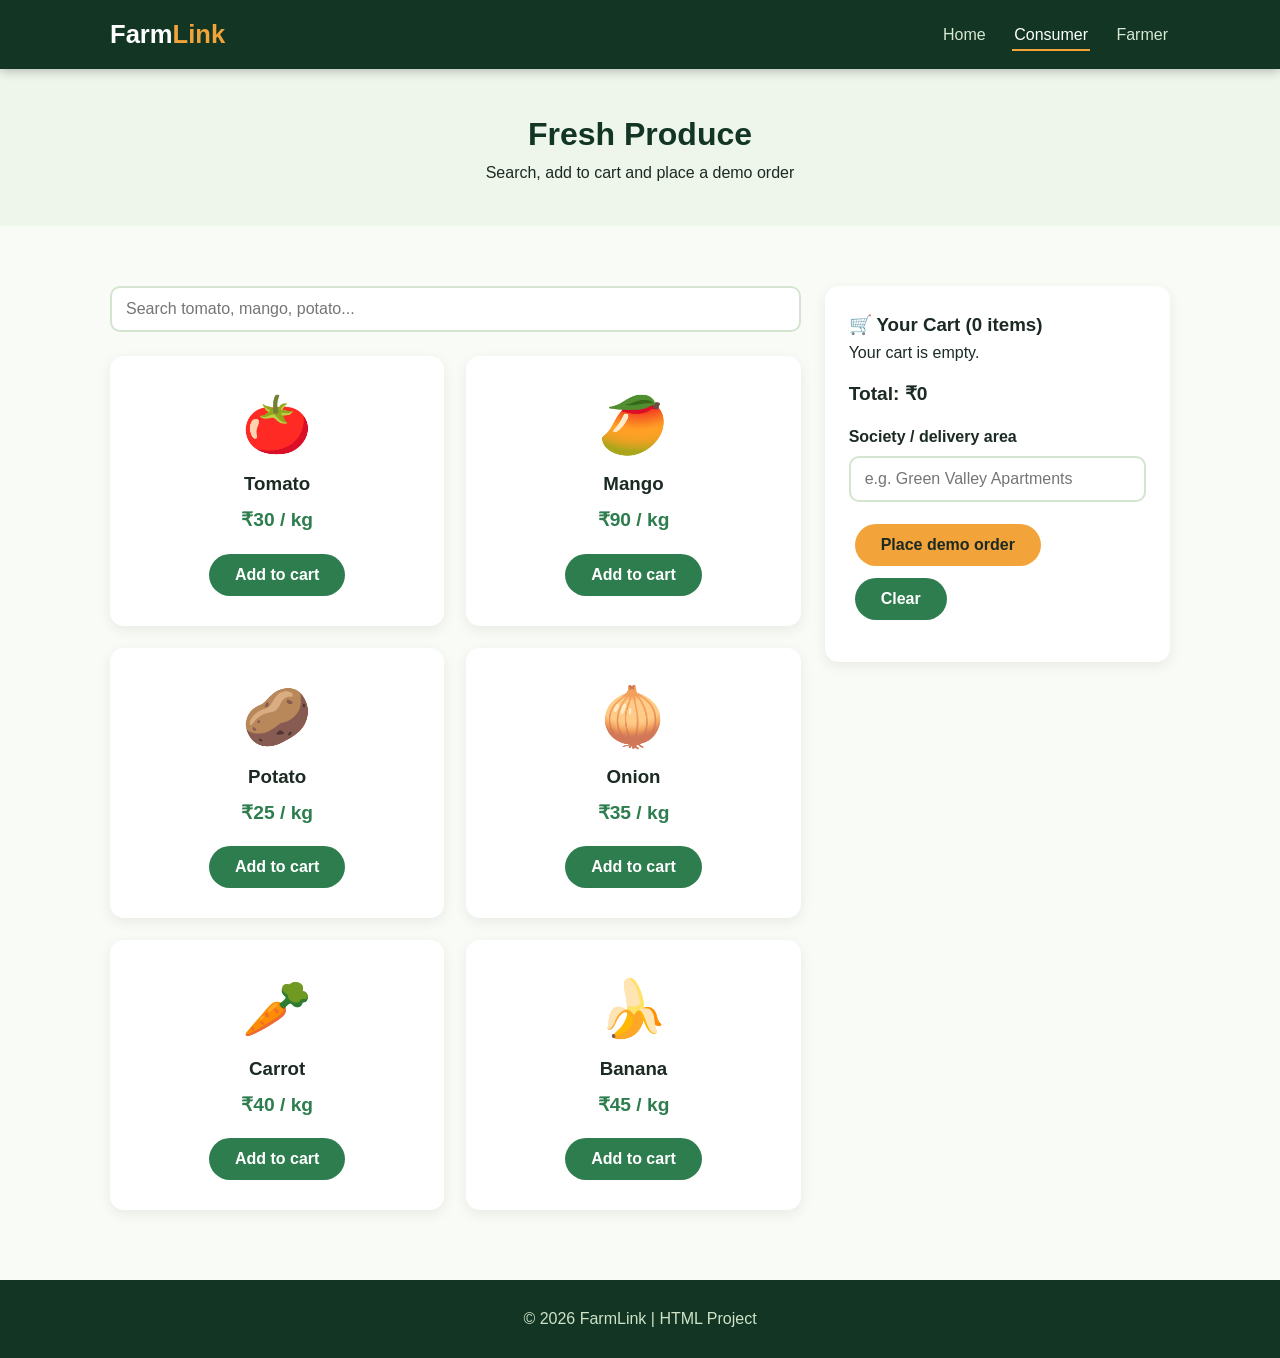
==== consumer.html @ fadad2f9 "Add files via upload" ====
<!DOCTYPE html>
<html lang="en">
<head>
  <meta charset="UTF-8">
  <meta name="viewport" content="width=device-width, initial-scale=1.0">
  <title>Consumer | FarmLink</title>
  <link rel="stylesheet" href="style.css">
</head>
<body>

<header>
  <div class="nav-bar">
    <h1 class="logo">Farm<span>Link</span></h1>
    <nav>
      <a href="index.html">Home</a>
      <a href="consumer.html" class="active">Consumer</a>
      <a href="farmer.html">Farmer</a>
    </nav>
  </div>
</header>

<main>
  <section class="page-banner">
    <h2>Fresh Produce</h2>
    <p>Search, add to cart and place a demo order</p>
  </section>

  <section class="page-section">
    <div class="shop-layout">

      <div>
        <input type="text" id="search" placeholder="Search tomato, mango, potato..." style="margin-bottom:24px;">
        <div class="grid">
          <div class="card product">
            <div class="emoji">🍅</div><h3>Tomato</h3>
            <p class="price">₹30 / kg</p>
            <button class="btn btn-green" onclick="addToCart('Tomato', 30)">Add to cart</button>
          </div>
          <div class="card product">
            <div class="emoji">🥭</div><h3>Mango</h3>
            <p class="price">₹90 / kg</p>
            <button class="btn btn-green" onclick="addToCart('Mango', 90)">Add to cart</button>
          </div>
          <div class="card product">
            <div class="emoji">🥔</div><h3>Potato</h3>
            <p class="price">₹25 / kg</p>
            <button class="btn btn-green" onclick="addToCart('Potato', 25)">Add to cart</button>
          </div>
          <div class="card product">
            <div class="emoji">🧅</div><h3>Onion</h3>
            <p class="price">₹35 / kg</p>
            <button class="btn btn-green" onclick="addToCart('Onion', 35)">Add to cart</button>
          </div>
          <div class="card product">
            <div class="emoji">🥕</div><h3>Carrot</h3>
            <p class="price">₹40 / kg</p>
            <button class="btn btn-green" onclick="addToCart('Carrot', 40)">Add to cart</button>
          </div>
          <div class="card product">
            <div class="emoji">🍌</div><h3>Banana</h3>
            <p class="price">₹45 / kg</p>
            <button class="btn btn-green" onclick="addToCart('Banana', 45)">Add to cart</button>
          </div>
        </div>
      </div>

      <aside class="card cart-box">
        <h3>🛒 Your Cart (<span id="cartCount">0</span> items)</h3>
        <div id="cartList"><p>Your cart is empty.</p></div>
        <p class="cart-total">Total: ₹<span id="cartTotal">0</span></p>
        <div class="form-row">
          <label for="area">Society / delivery area</label>
          <input type="text" id="area" placeholder="e.g. Green Valley Apartments">
        </div>
        <button class="btn btn-primary" onclick="placeOrder()">Place demo order</button>
        <button class="btn btn-green" onclick="clearCart()">Clear</button>
        <p class="message" id="orderMsg"></p>
      </aside>

    </div>
  </section>
</main>

<footer><p>&copy; 2026 FarmLink | HTML Project</p></footer>

<script>
  let cart = {};   // stores items like { Tomato: { price: 30, qty: 2 } }

  function addToCart(name, price) {
    if (cart[name]) {
      cart[name].qty = cart[name].qty + 1;
    } else {
      cart[name] = { price: price, qty: 1 };
    }
    showCart();
  }

  function showCart() {
    let html = "";
    let total = 0;
    let items = 0;
    for (const name in cart) {
      const item = cart[name];
      total = total + item.price * item.qty;
      items = items + item.qty;
      html = html + '<div class="cart-item"><span>' + name + ' × ' + item.qty +
             '</span><span>₹' + (item.price * item.qty) + '</span></div>';
    }
    document.getElementById("cartList").innerHTML = html || "<p>Your cart is empty.</p>";
    document.getElementById("cartTotal").textContent = total;
    document.getElementById("cartCount").textContent = items;
  }

  function clearCart() {
    cart = {};
    showCart();
    document.getElementById("orderMsg").textContent = "";
  }

  function placeOrder() {
    const area = document.getElementById("area").value.trim();
    const msg = document.getElementById("orderMsg");
    if (Object.keys(cart).length === 0) {
      msg.textContent = "Please add some items first.";
      return;
    }
    if (area === "") {
      msg.textContent = "Please enter your society or delivery area.";
      return;
    }
    msg.textContent = "Demo order placed! Delivery to " + area + " at the daily fixed time.";
    cart = {};
    showCart();
  }

  document.getElementById("search").addEventListener("input", function () {
    const text = this.value.toLowerCase();
    document.querySelectorAll(".product").forEach(function (item) {
      item.style.display = item.textContent.toLowerCase().includes(text) ? "" : "none";
    });
  });
</script>

</body>
</html>
---- style.css ----
/* ===== Colours and basic setup ===== */
:root {
  --green: #2e7d4f;
  --dark: #123524;
  --light: #eef5ea;
  --orange: #f2a33a;
  --text: #1b2a22;
}
* { box-sizing: border-box; margin: 0; padding: 0; }
body {
  font-family: 'Segoe UI', Tahoma, Arial, sans-serif;
  color: var(--text);
  background: #f8fbf6;
  line-height: 1.6;
}
a { text-decoration: none; }

/* ===== Header and menu ===== */
header {
  background: var(--dark);
  position: sticky;
  top: 0;
  z-index: 10;
  box-shadow: 0 2px 10px rgba(0, 0, 0, 0.25);
}
.nav-bar {
  display: flex;
  justify-content: space-between;
  align-items: center;
  max-width: 1100px;
  margin: 0 auto;
  padding: 14px 20px;
}
.logo { color: #fff; font-size: 1.6rem; font-weight: 700; }
.logo span { color: var(--orange); }
nav a {
  color: #d8e8d2;
  margin-left: 20px;
  padding: 6px 2px;
  border-bottom: 2px solid transparent;
  transition: 0.2s;
}
nav a:hover, nav a.active { color: #fff; border-bottom-color: var(--orange); }

/* ===== Buttons ===== */
.btn {
  display: inline-block;
  padding: 12px 26px;
  border-radius: 30px;
  font-weight: 600;
  font-size: 1rem;
  margin: 6px;
  border: none;
  cursor: pointer;
  transition: 0.2s;
}
.btn:hover { transform: translateY(-3px); }
.btn-primary { background: var(--orange); color: var(--text); }
.btn-green { background: var(--green); color: #fff; }
.btn-outline { border: 2px solid #fff; color: #fff; background: transparent; }

/* ===== Hero (big banner on home page) ===== */
.hero {
  background: linear-gradient(135deg, #123524, #2e7d4f);
  color: #fff;
  text-align: center;
  padding: 90px 20px 100px;
}
.hero h2 { font-size: 2.6rem; margin-bottom: 14px; }
.hero p { font-size: 1.2rem; max-width: 620px; margin: 0 auto 28px; color: #e3f1dc; }

/* ===== Small stats strip ===== */
.stats {
  display: grid;
  grid-template-columns: repeat(auto-fit, minmax(180px, 1fr));
  gap: 16px;
  max-width: 1100px;
  margin: -45px auto 0;
  padding: 0 20px;
  position: relative;
}
.stat {
  background: #fff;
  border-radius: 12px;
  padding: 18px;
  text-align: center;
  box-shadow: 0 4px 14px rgba(0, 0, 0, 0.1);
}
.stat strong { display: block; font-size: 1.5rem; color: var(--green); }

/* ===== Sections and cards ===== */
.page-section { max-width: 1100px; margin: 0 auto; padding: 60px 20px 20px; }
.section-title { text-align: center; font-size: 2rem; color: var(--dark); }
.section-sub { text-align: center; color: #5b6b61; margin-bottom: 32px; }
.grid {
  display: grid;
  grid-template-columns: repeat(auto-fit, minmax(230px, 1fr));
  gap: 22px;
}
.card {
  background: #fff;
  border-radius: 14px;
  padding: 24px;
  box-shadow: 0 4px 14px rgba(0, 0, 0, 0.07);
  transition: 0.25s;
}
.card:hover { transform: translateY(-6px); box-shadow: 0 10px 24px rgba(0, 0, 0, 0.13); }
.card .icon { font-size: 2.4rem; margin-bottom: 8px; }
.step-num {
  width: 38px; height: 38px;
  border-radius: 50%;
  background: var(--green);
  color: #fff;
  display: flex; align-items: center; justify-content: center;
  font-weight: 700;
  margin-bottom: 12px;
}

/* ===== Page banner (consumer and farmer pages) ===== */
.page-banner { background: var(--light); padding: 40px 20px; text-align: center; }
.page-banner h2 { font-size: 2rem; color: var(--dark); }

/* ===== Forms ===== */
label { display: block; font-weight: 600; margin-bottom: 6px; }
input, select {
  width: 100%;
  padding: 12px 14px;
  border: 2px solid #d5e4d0;
  border-radius: 10px;
  font-size: 1rem;
  background: #fff;
}
input:focus, select:focus { outline: none; border-color: var(--green); }
.form-row { margin-bottom: 16px; }
.message { margin-top: 12px; font-weight: 600; color: var(--green); }

/* ===== Consumer page ===== */
.shop-layout { display: grid; grid-template-columns: 2fr 1fr; gap: 24px; }
.product { text-align: center; }
.product .emoji { font-size: 3.5rem; }
.price { color: var(--green); font-weight: 700; font-size: 1.2rem; margin: 6px 0 12px; }
.cart-box { position: sticky; top: 90px; align-self: start; }
.cart-item {
  display: flex;
  justify-content: space-between;
  padding: 8px 0;
  border-bottom: 1px solid #e5eee1;
}
.cart-total { font-weight: 700; font-size: 1.2rem; margin: 14px 0; }

/* ===== Farmer page ===== */
.two-col { display: grid; grid-template-columns: 1fr 1fr; gap: 24px; }

/* ===== Tables ===== */
table {
  width: 100%;
  border-collapse: collapse;
  background: #fff;
  border-radius: 12px;
  overflow: hidden;
  box-shadow: 0 4px 14px rgba(0, 0, 0, 0.07);
}
th { background: var(--green); color: #fff; text-align: left; padding: 12px; }
td { padding: 12px; border-bottom: 1px solid #e5eee1; }
tr:hover td { background: var(--light); }

/* ===== Footer ===== */
footer {
  background: var(--dark);
  color: #cfe3c8;
  text-align: center;
  padding: 26px 20px;
  margin-top: 50px;
}

/* ===== Mobile screens ===== */
@media (max-width: 800px) {
  .shop-layout, .two-col { grid-template-columns: 1fr; }
  .hero h2 { font-size: 2rem; }
  .nav-bar { flex-direction: column; gap: 8px; }
  nav a { margin: 0 10px; }
  .cart-box { position: static; }
}
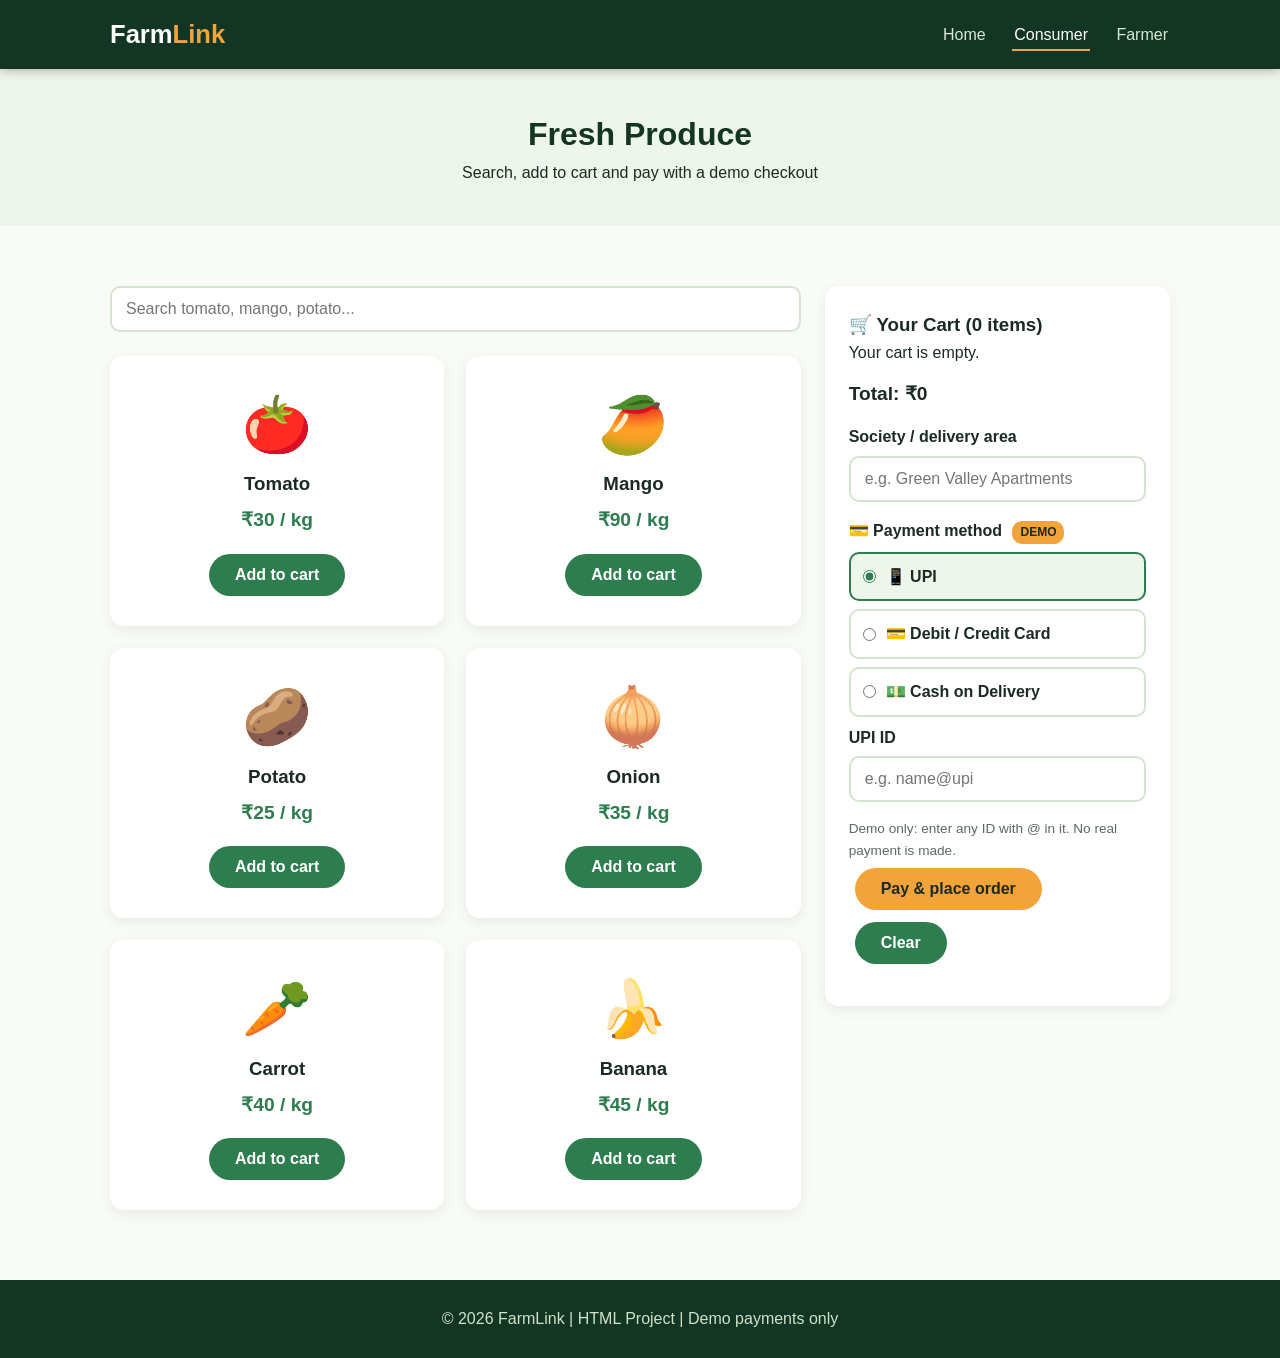
==== commit 4202ecc3: "Update consumer.html" ====
--- a/consumer.html
+++ b/consumer.html
@@ -22,7 +22,7 @@
 <main>
   <section class="page-banner">
     <h2>Fresh Produce</h2>
-    <p>Search, add to cart and place a demo order</p>
+    <p>Search, add to cart and pay with a demo checkout</p>
   </section>
 
   <section class="page-section">
@@ -68,23 +68,44 @@
         <h3>🛒 Your Cart (<span id="cartCount">0</span> items)</h3>
         <div id="cartList"><p>Your cart is empty.</p></div>
         <p class="cart-total">Total: ₹<span id="cartTotal">0</span></p>
+
         <div class="form-row">
           <label for="area">Society / delivery area</label>
           <input type="text" id="area" placeholder="e.g. Green Valley Apartments">
         </div>
-        <button class="btn btn-primary" onclick="placeOrder()">Place demo order</button>
+
+        <p class="pay-title">💳 Payment method <span class="demo-badge">DEMO</span></p>
+
+        <label class="pay-option selected" id="opt-upi">
+          <input type="radio" name="pay" value="UPI" checked onchange="choosePay()"> 📱 UPI
+        </label>
+        <label class="pay-option" id="opt-card">
+          <input type="radio" name="pay" value="Card" onchange="choosePay()"> 💳 Debit / Credit Card
+        </label>
+        <label class="pay-option" id="opt-cod">
+          <input type="radio" name="pay" value="Cash on Delivery" onchange="choosePay()"> 💵 Cash on Delivery
+        </label>
+
+        <div class="form-row" id="upiBox">
+          <label for="upiId">UPI ID</label>
+          <input type="text" id="upiId" placeholder="e.g. name@upi">
+        </div>
+        <p class="pay-note" id="payNote"></p>
+
+        <button class="btn btn-primary" id="payBtn" onclick="payNow()">Pay &amp; place order</button>
         <button class="btn btn-green" onclick="clearCart()">Clear</button>
         <p class="message" id="orderMsg"></p>
+        <div id="receipt"></div>
       </aside>
 
     </div>
   </section>
 </main>
 
-<footer><p>&copy; 2026 FarmLink | HTML Project</p></footer>
+<footer><p>&copy; 2026 FarmLink | HTML Project | Demo payments only</p></footer>
 
 <script>
-  let cart = {};   // stores items like { Tomato: { price: 30, qty: 2 } }
+  let cart = {};
 
   function addToCart(name, price) {
     if (cart[name]) {
@@ -95,19 +116,23 @@
     showCart();
   }
 
+  function getTotal() {
+    let total = 0;
+    for (const name in cart) { total = total + cart[name].price * cart[name].qty; }
+    return total;
+  }
+
   function showCart() {
     let html = "";
-    let total = 0;
     let items = 0;
     for (const name in cart) {
       const item = cart[name];
-      total = total + item.price * item.qty;
       items = items + item.qty;
       html = html + '<div class="cart-item"><span>' + name + ' × ' + item.qty +
              '</span><span>₹' + (item.price * item.qty) + '</span></div>';
     }
     document.getElementById("cartList").innerHTML = html || "<p>Your cart is empty.</p>";
-    document.getElementById("cartTotal").textContent = total;
+    document.getElementById("cartTotal").textContent = getTotal();
     document.getElementById("cartCount").textContent = items;
   }
 
@@ -115,11 +140,36 @@
     cart = {};
     showCart();
     document.getElementById("orderMsg").textContent = "";
-  }
-
-  function placeOrder() {
+    document.getElementById("receipt").innerHTML = "";
+  }
+
+  function selectedMethod() {
+    return document.querySelector('input[name="pay"]:checked').value;
+  }
+
+  function choosePay() {
+    const method = selectedMethod();
+    document.getElementById("opt-upi").classList.toggle("selected", method === "UPI");
+    document.getElementById("opt-card").classList.toggle("selected", method === "Card");
+    document.getElementById("opt-cod").classList.toggle("selected", method === "Cash on Delivery");
+
+    document.getElementById("upiBox").style.display = method === "UPI" ? "block" : "none";
+
+    const note = document.getElementById("payNote");
+    if (method === "UPI") { note.textContent = "Demo only: enter any ID with @ in it. No real payment is made."; }
+    if (method === "Card") { note.textContent = "Demo only: no card details are asked or stored."; }
+    if (method === "Cash on Delivery") { note.textContent = "Pay in cash when the delivery arrives."; }
+
+    document.getElementById("payBtn").textContent =
+      method === "Cash on Delivery" ? "Place order" : "Pay & place order";
+  }
+
+  function payNow() {
     const area = document.getElementById("area").value.trim();
     const msg = document.getElementById("orderMsg");
+    const method = selectedMethod();
+    document.getElementById("receipt").innerHTML = "";
+
     if (Object.keys(cart).length === 0) {
       msg.textContent = "Please add some items first.";
       return;
@@ -128,9 +178,38 @@
       msg.textContent = "Please enter your society or delivery area.";
       return;
     }
-    msg.textContent = "Demo order placed! Delivery to " + area + " at the daily fixed time.";
-    cart = {};
-    showCart();
+    if (method === "UPI") {
+      const upi = document.getElementById("upiId").value.trim();
+      if (upi.indexOf("@") === -1) {
+        msg.textContent = "Please enter a valid UPI ID (it must contain @).";
+        return;
+      }
+    }
+
+    const total = getTotal();
+    const btn = document.getElementById("payBtn");
+    btn.disabled = true;
+    msg.textContent = method === "Cash on Delivery" ? "Placing your order..." : "Processing payment...";
+
+    // setTimeout waits 1.5 seconds to act like a real payment being processed
+    setTimeout(function () {
+      const orderId = "FL" + Math.floor(100000 + Math.random() * 900000);
+      const status = method === "Cash on Delivery" ? "Pay ₹" + total + " on delivery" : "Paid ₹" + total + " (demo)";
+
+      document.getElementById("receipt").innerHTML =
+        '<div class="success-box">' +
+        '<strong>✅ Order confirmed</strong><br>' +
+        'Order ID: ' + orderId + '<br>' +
+        'Payment: ' + method + '<br>' +
+        'Status: ' + status + '<br>' +
+        'Delivery to: ' + area + ' at the daily fixed time' +
+        '</div>';
+
+      msg.textContent = "";
+      cart = {};
+      showCart();
+      btn.disabled = false;
+    }, 1500);
   }
 
   document.getElementById("search").addEventListener("input", function () {
@@ -139,7 +218,9 @@
       item.style.display = item.textContent.toLowerCase().includes(text) ? "" : "none";
     });
   });
+
+  choosePay();   // set the starting state when the page loads
 </script>
 
 </body>
-</html>+</html>
--- a/style.css
+++ b/style.css
@@ -180,4 +180,40 @@
   .nav-bar { flex-direction: column; gap: 8px; }
   nav a { margin: 0 10px; }
   .cart-box { position: static; }
-}+}
+
+/* ===== Payment options ===== */
+.pay-title { font-weight: 700; margin: 16px 0 8px; }
+.pay-option {
+  display: flex;
+  align-items: center;
+  gap: 10px;
+  padding: 10px 12px;
+  border: 2px solid #d5e4d0;
+  border-radius: 10px;
+  margin-bottom: 8px;
+  cursor: pointer;
+  font-weight: 600;
+  transition: 0.2s;
+}
+.pay-option:hover { border-color: var(--green); }
+.pay-option input { width: auto; accent-color: var(--green); }
+.pay-option.selected { border-color: var(--green); background: var(--light); }
+.pay-note { font-size: 0.85rem; color: #5b6b61; margin-top: 6px; }
+.demo-badge {
+  display: inline-block;
+  background: var(--orange);
+  color: var(--text);
+  font-size: 0.75rem;
+  font-weight: 700;
+  padding: 2px 8px;
+  border-radius: 10px;
+  margin-left: 6px;
+}
+.success-box {
+  background: var(--light);
+  border: 2px solid var(--green);
+  border-radius: 10px;
+  padding: 14px;
+  margin-top: 14px;
+}
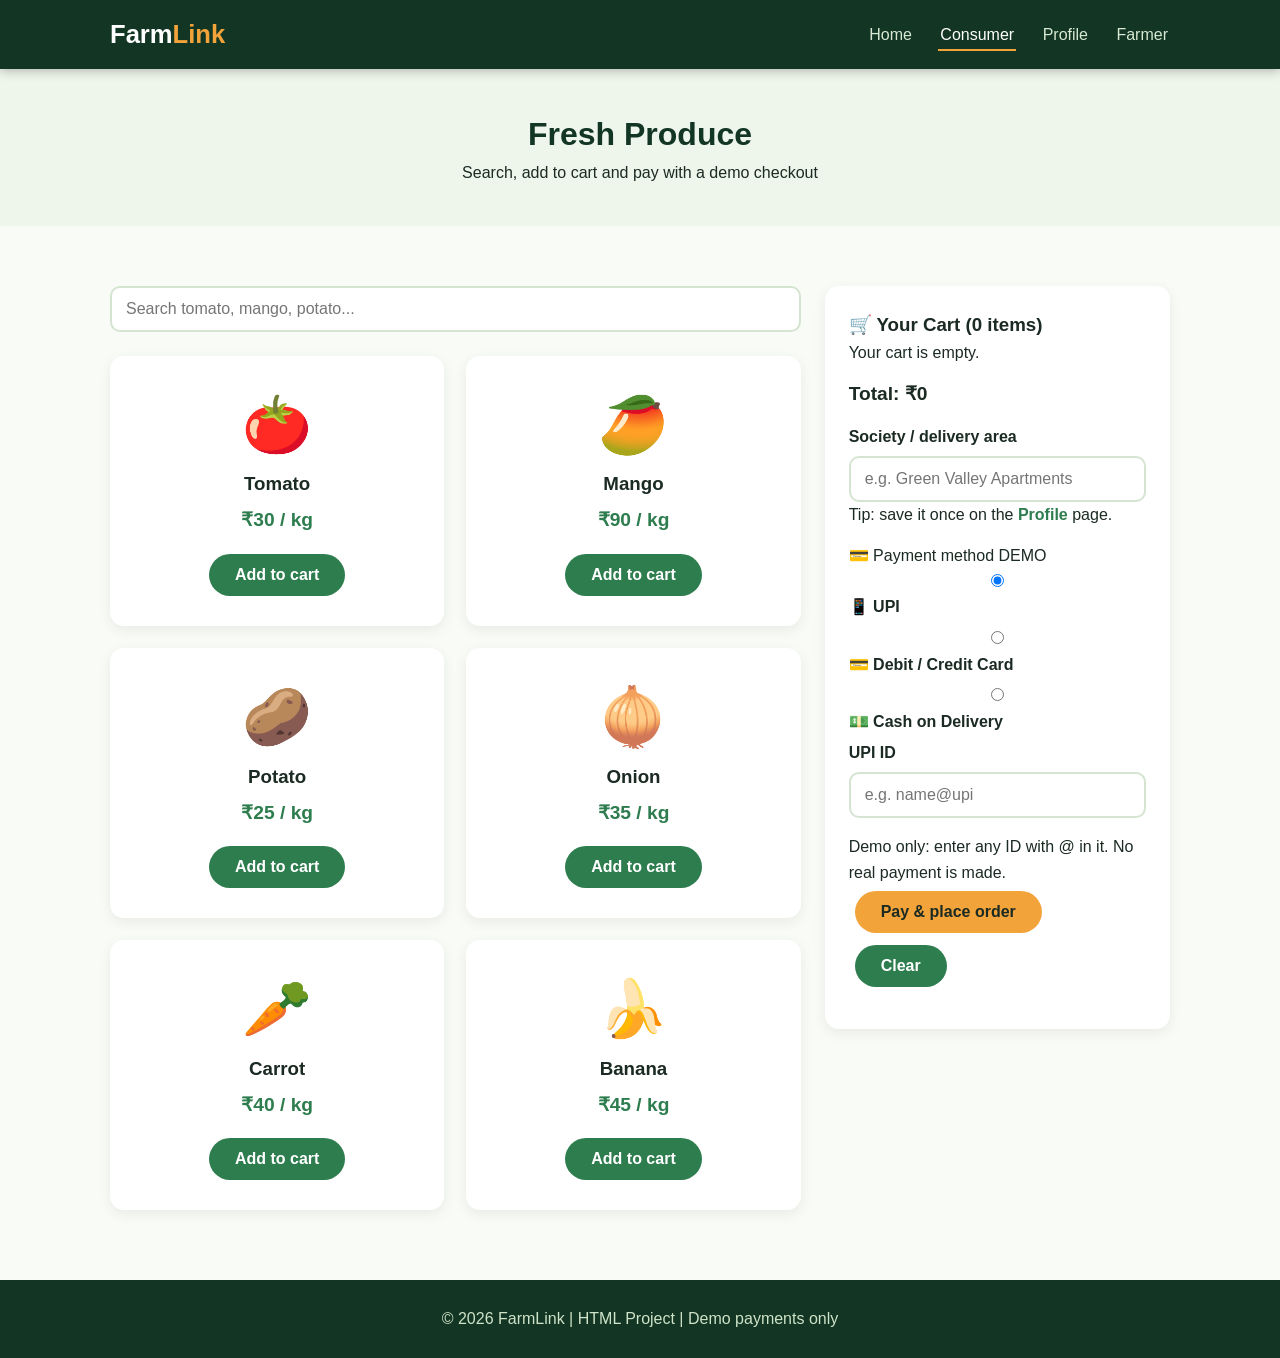
==== commit c0bd4ade: "Add files via upload" ====
--- a/consumer.html
+++ b/consumer.html
@@ -14,6 +14,7 @@
     <nav>
       <a href="index.html">Home</a>
       <a href="consumer.html" class="active">Consumer</a>
+      <a href="profile.html">Profile</a>
       <a href="farmer.html">Farmer</a>
     </nav>
   </div>
@@ -23,6 +24,7 @@
   <section class="page-banner">
     <h2>Fresh Produce</h2>
     <p>Search, add to cart and pay with a demo checkout</p>
+    <p class="welcome-text" id="welcome"></p>
   </section>
 
   <section class="page-section">
@@ -72,6 +74,7 @@
         <div class="form-row">
           <label for="area">Society / delivery area</label>
           <input type="text" id="area" placeholder="e.g. Green Valley Apartments">
+          <p class="pay-note">Tip: save it once on the <a href="profile.html" style="color:var(--green);font-weight:700;">Profile</a> page.</p>
         </div>
 
         <p class="pay-title">💳 Payment method <span class="demo-badge">DEMO</span></p>
@@ -107,6 +110,34 @@
 <script>
   let cart = {};
 
+  function getProfile() {
+    try { return JSON.parse(localStorage.getItem("farmlinkProfile")); }
+    catch (e) { return null; }
+  }
+
+  function loadProfileIntoPage() {
+    const p = getProfile();
+    if (!p) { return; }
+    document.getElementById("area").value = p.area;
+    document.getElementById("welcome").textContent =
+      "Welcome back, " + p.name + "! Daily delivery time: " + p.time;
+  }
+
+  function saveOrder(orderId, method, total, area, itemsText) {
+    let orders = [];
+    try { orders = JSON.parse(localStorage.getItem("farmlinkOrders")) || []; }
+    catch (e) { orders = []; }
+    orders.push({
+      id: orderId,
+      date: new Date().toLocaleDateString("en-IN"),
+      items: itemsText,
+      method: method,
+      total: total,
+      area: area
+    });
+    localStorage.setItem("farmlinkOrders", JSON.stringify(orders));
+  }
+
   function addToCart(name, price) {
     if (cart[name]) {
       cart[name].qty = cart[name].qty + 1;
@@ -191,7 +222,11 @@
     btn.disabled = true;
     msg.textContent = method === "Cash on Delivery" ? "Placing your order..." : "Processing payment...";
 
-    // setTimeout waits 1.5 seconds to act like a real payment being processed
+    // make a short text like "Tomato × 2, Mango × 1" for the order history
+    const itemsText = Object.keys(cart).map(function (name) {
+      return name + " × " + cart[name].qty;
+    }).join(", ");
+
     setTimeout(function () {
       const orderId = "FL" + Math.floor(100000 + Math.random() * 900000);
       const status = method === "Cash on Delivery" ? "Pay ₹" + total + " on delivery" : "Paid ₹" + total + " (demo)";
@@ -205,6 +240,8 @@
         'Delivery to: ' + area + ' at the daily fixed time' +
         '</div>';
 
+      saveOrder(orderId, method, total, area, itemsText);
+
       msg.textContent = "";
       cart = {};
       showCart();
@@ -219,8 +256,9 @@
     });
   });
 
-  choosePay();   // set the starting state when the page loads
+  choosePay();
+  loadProfileIntoPage();
 </script>
 
 </body>
-</html>
+</html>
--- a/style.css
+++ b/style.css
@@ -180,40 +180,4 @@
   .nav-bar { flex-direction: column; gap: 8px; }
   nav a { margin: 0 10px; }
   .cart-box { position: static; }
-}
-
-/* ===== Payment options ===== */
-.pay-title { font-weight: 700; margin: 16px 0 8px; }
-.pay-option {
-  display: flex;
-  align-items: center;
-  gap: 10px;
-  padding: 10px 12px;
-  border: 2px solid #d5e4d0;
-  border-radius: 10px;
-  margin-bottom: 8px;
-  cursor: pointer;
-  font-weight: 600;
-  transition: 0.2s;
-}
-.pay-option:hover { border-color: var(--green); }
-.pay-option input { width: auto; accent-color: var(--green); }
-.pay-option.selected { border-color: var(--green); background: var(--light); }
-.pay-note { font-size: 0.85rem; color: #5b6b61; margin-top: 6px; }
-.demo-badge {
-  display: inline-block;
-  background: var(--orange);
-  color: var(--text);
-  font-size: 0.75rem;
-  font-weight: 700;
-  padding: 2px 8px;
-  border-radius: 10px;
-  margin-left: 6px;
-}
-.success-box {
-  background: var(--light);
-  border: 2px solid var(--green);
-  border-radius: 10px;
-  padding: 14px;
-  margin-top: 14px;
-}
+}
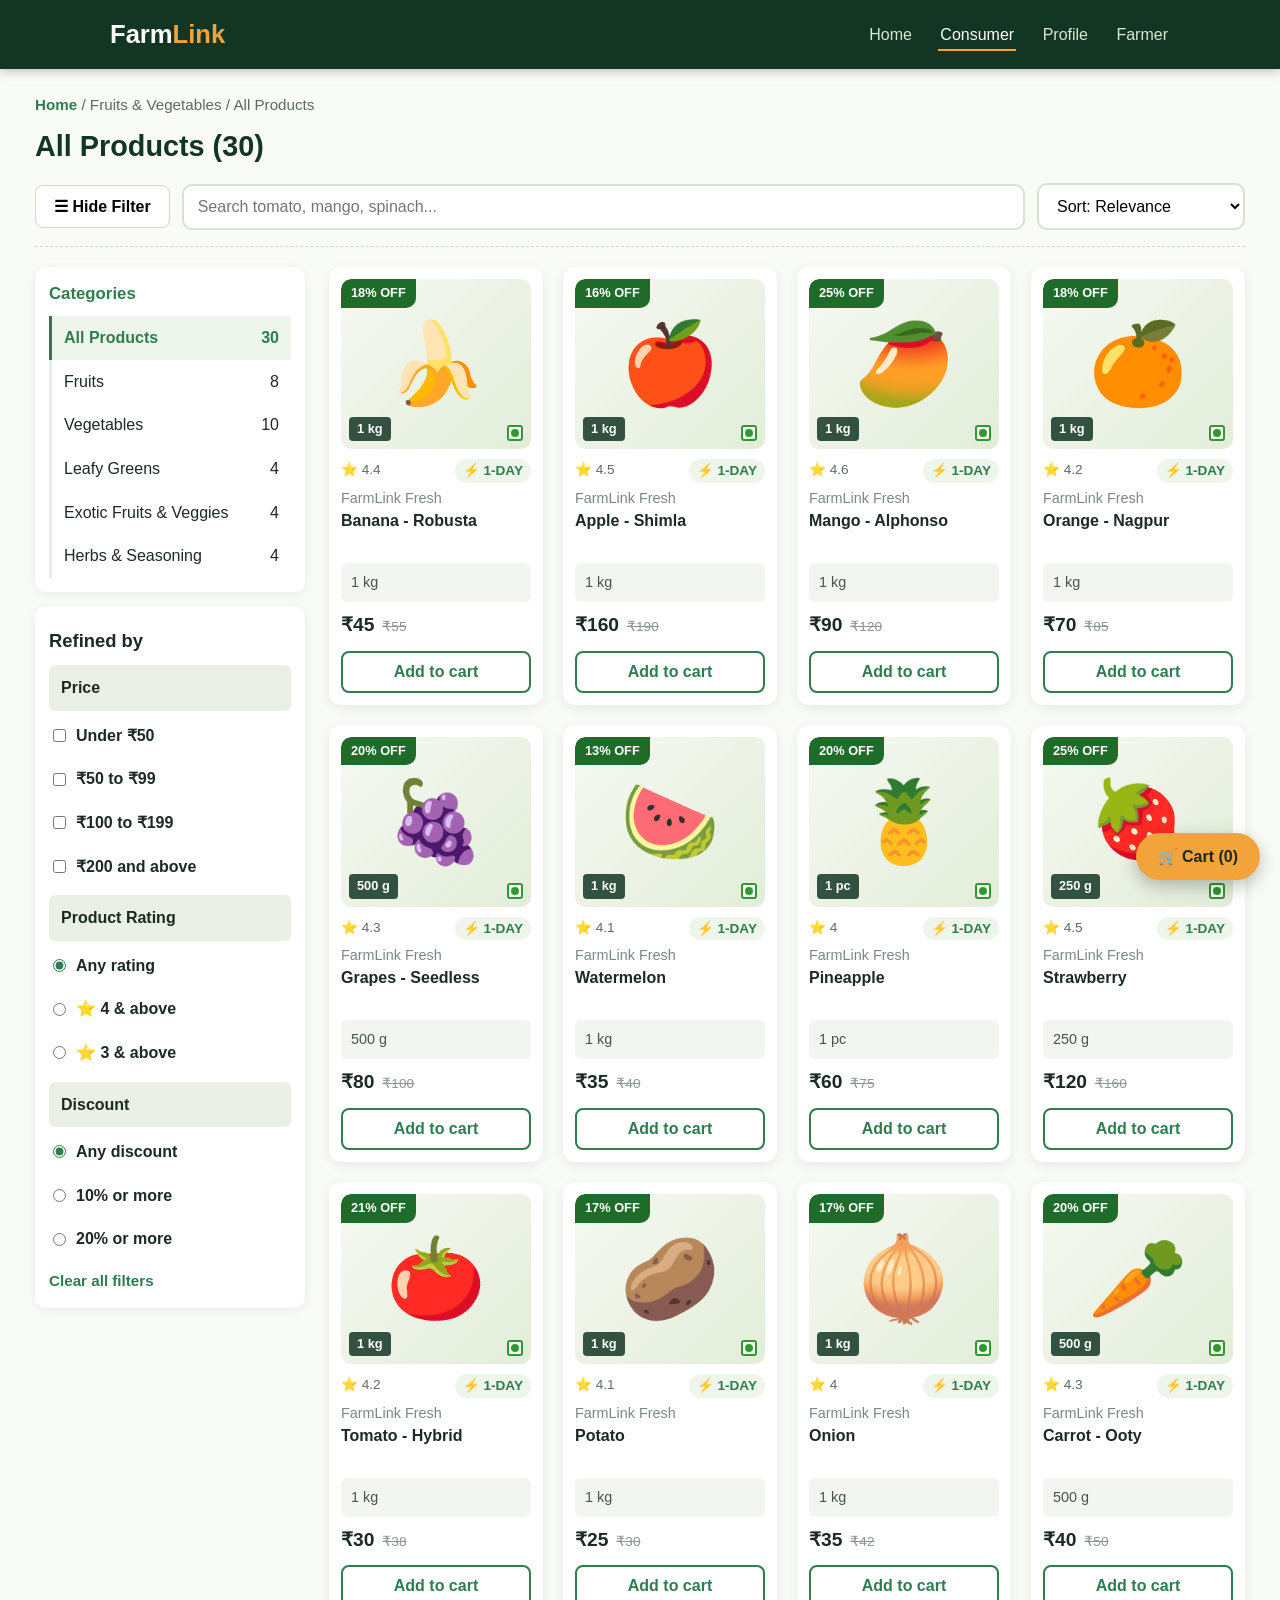
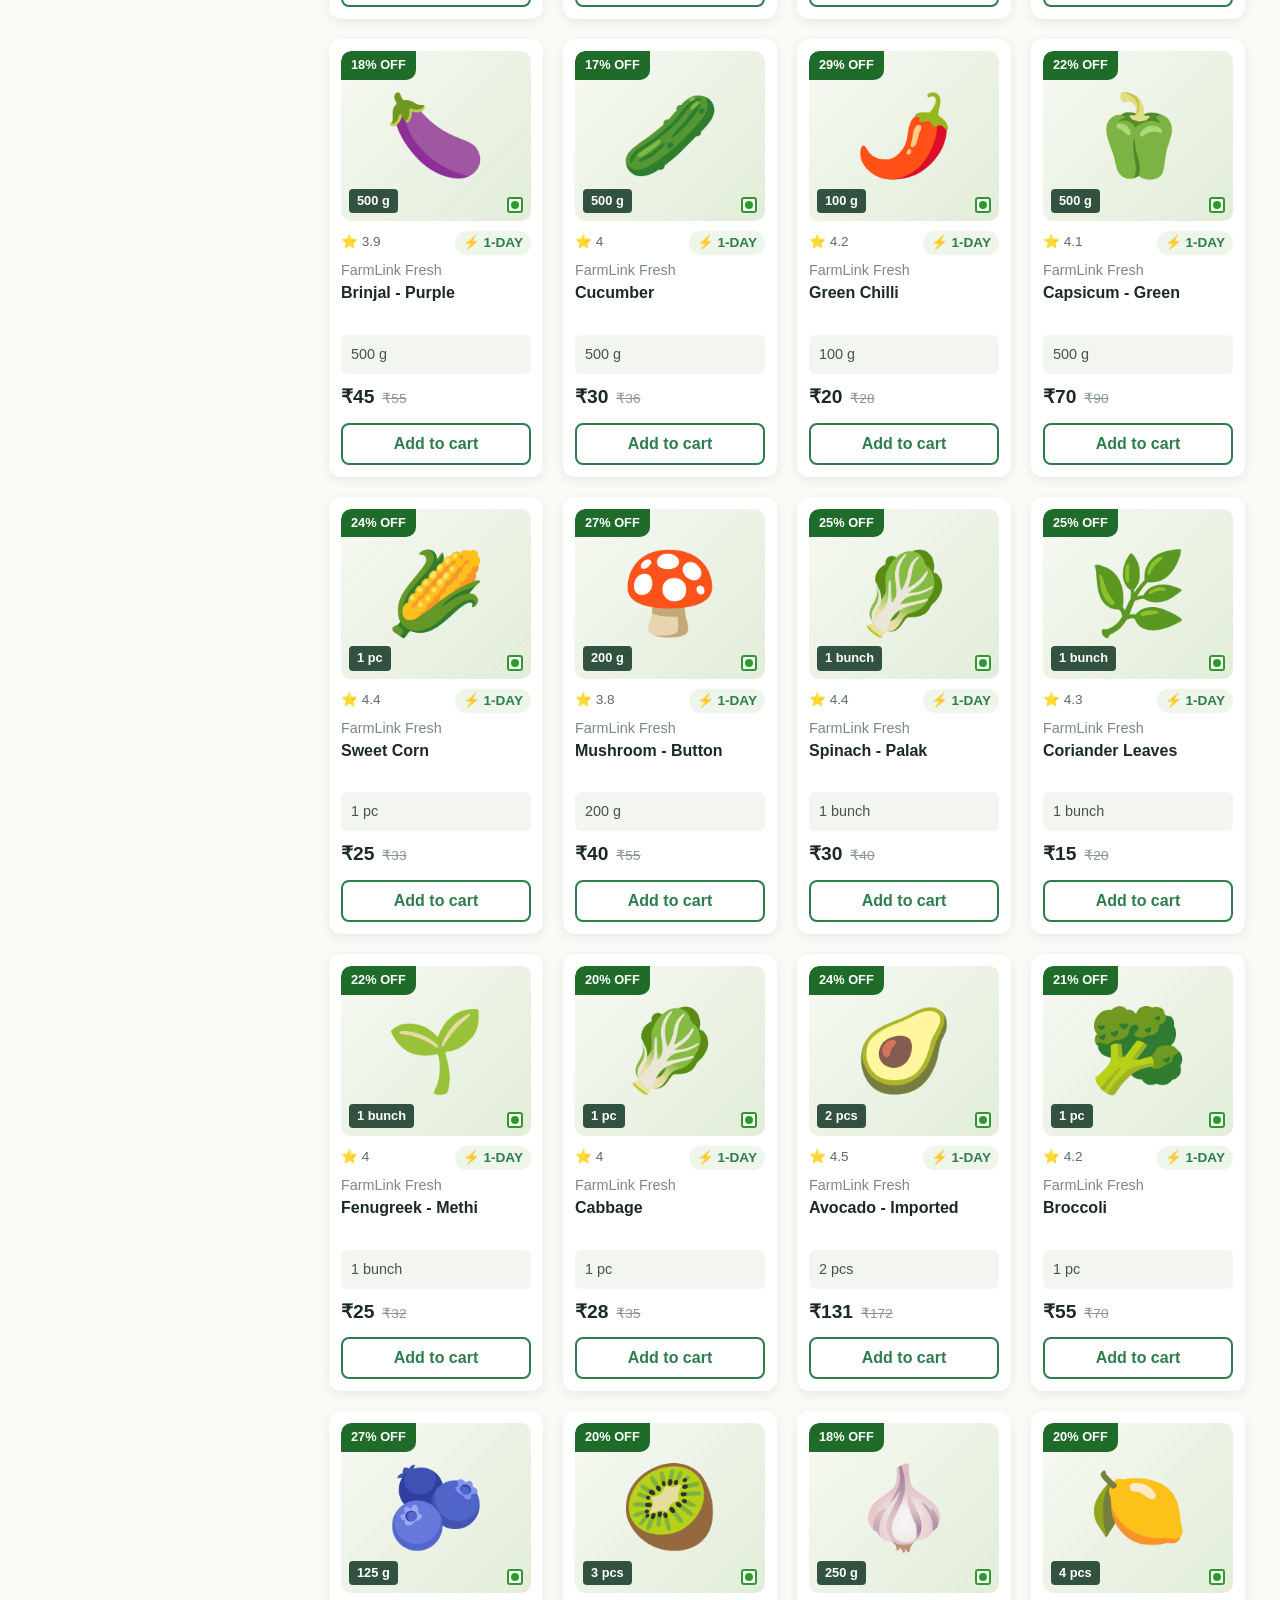
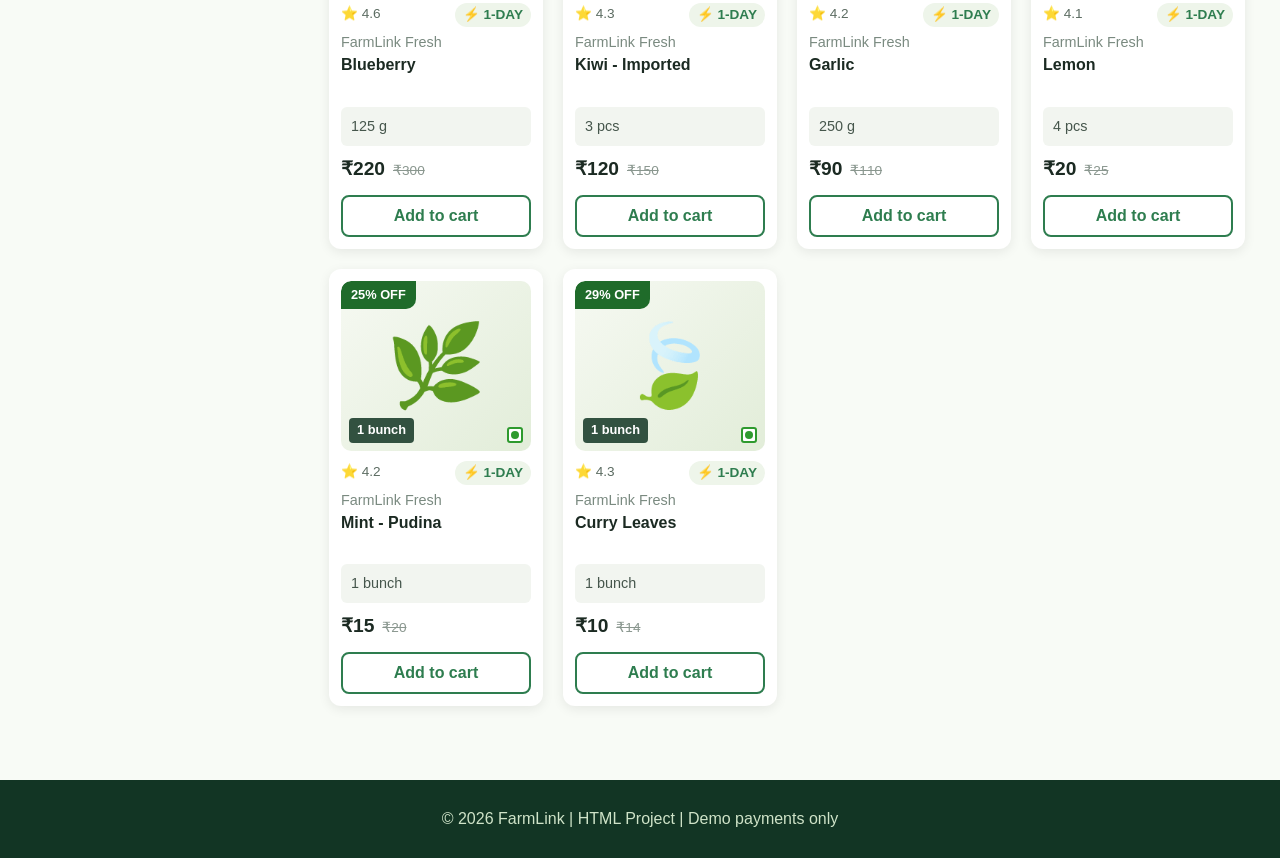
==== commit bcb2e352: "Add files via upload" ====
--- a/consumer.html
+++ b/consumer.html
@@ -21,95 +21,338 @@
 </header>
 
 <main>
-  <section class="page-banner">
-    <h2>Fresh Produce</h2>
-    <p>Search, add to cart and pay with a demo checkout</p>
+  <div class="shop-wrap">
+    <p class="breadcrumb"><a href="index.html">Home</a> / Fruits &amp; Vegetables / <span id="crumb">All Products</span></p>
+    <h2 class="shop-title" id="shopTitle">All Products</h2>
     <p class="welcome-text" id="welcome"></p>
-  </section>
-
-  <section class="page-section">
-    <div class="shop-layout">
-
-      <div>
-        <input type="text" id="search" placeholder="Search tomato, mango, potato..." style="margin-bottom:24px;">
-        <div class="grid">
-          <div class="card product">
-            <div class="emoji">🍅</div><h3>Tomato</h3>
-            <p class="price">₹30 / kg</p>
-            <button class="btn btn-green" onclick="addToCart('Tomato', 30)">Add to cart</button>
-          </div>
-          <div class="card product">
-            <div class="emoji">🥭</div><h3>Mango</h3>
-            <p class="price">₹90 / kg</p>
-            <button class="btn btn-green" onclick="addToCart('Mango', 90)">Add to cart</button>
-          </div>
-          <div class="card product">
-            <div class="emoji">🥔</div><h3>Potato</h3>
-            <p class="price">₹25 / kg</p>
-            <button class="btn btn-green" onclick="addToCart('Potato', 25)">Add to cart</button>
-          </div>
-          <div class="card product">
-            <div class="emoji">🧅</div><h3>Onion</h3>
-            <p class="price">₹35 / kg</p>
-            <button class="btn btn-green" onclick="addToCart('Onion', 35)">Add to cart</button>
-          </div>
-          <div class="card product">
-            <div class="emoji">🥕</div><h3>Carrot</h3>
-            <p class="price">₹40 / kg</p>
-            <button class="btn btn-green" onclick="addToCart('Carrot', 40)">Add to cart</button>
-          </div>
-          <div class="card product">
-            <div class="emoji">🍌</div><h3>Banana</h3>
-            <p class="price">₹45 / kg</p>
-            <button class="btn btn-green" onclick="addToCart('Banana', 45)">Add to cart</button>
-          </div>
+
+    <div class="toolbar">
+      <button class="tool-btn" id="filterBtn" onclick="toggleFilters()">☰ Hide Filter</button>
+      <input type="text" id="search" placeholder="Search tomato, mango, spinach..." oninput="onSearch(this.value)">
+      <select id="sortBox" onchange="onSort(this.value)">
+        <option value="relevance">Sort: Relevance</option>
+        <option value="low">Price: Low to High</option>
+        <option value="high">Price: High to Low</option>
+        <option value="rating">Rating: High to Low</option>
+        <option value="discount">Discount: High to Low</option>
+        <option value="name">Name: A to Z</option>
+      </select>
+    </div>
+
+    <div class="shop-body" id="shopBody">
+
+      <aside class="filters">
+        <div class="filter-box">
+          <h4>Categories</h4>
+          <div id="catList"></div>
         </div>
-      </div>
-
-      <aside class="card cart-box">
-        <h3>🛒 Your Cart (<span id="cartCount">0</span> items)</h3>
-        <div id="cartList"><p>Your cart is empty.</p></div>
-        <p class="cart-total">Total: ₹<span id="cartTotal">0</span></p>
-
-        <div class="form-row">
-          <label for="area">Society / delivery area</label>
-          <input type="text" id="area" placeholder="e.g. Green Valley Apartments">
-          <p class="pay-note">Tip: save it once on the <a href="profile.html" style="color:var(--green);font-weight:700;">Profile</a> page.</p>
+
+        <div class="filter-box">
+          <p class="refined">Refined by</p>
+
+          <div class="filter-title">Price</div>
+          <div id="priceFilters"></div>
+
+          <div class="filter-title">Product Rating</div>
+          <label class="check"><input type="radio" name="rate" value="0" checked onchange="onRating(0)"> Any rating</label>
+          <label class="check"><input type="radio" name="rate" value="4" onchange="onRating(4)"> ⭐ 4 &amp; above</label>
+          <label class="check"><input type="radio" name="rate" value="3" onchange="onRating(3)"> ⭐ 3 &amp; above</label>
+
+          <div class="filter-title">Discount</div>
+          <label class="check"><input type="radio" name="disc" value="0" checked onchange="onDiscount(0)"> Any discount</label>
+          <label class="check"><input type="radio" name="disc" value="10" onchange="onDiscount(10)"> 10% or more</label>
+          <label class="check"><input type="radio" name="disc" value="20" onchange="onDiscount(20)"> 20% or more</label>
+
+          <button class="clear-link" onclick="clearFilters()">Clear all filters</button>
         </div>
-
-        <p class="pay-title">💳 Payment method <span class="demo-badge">DEMO</span></p>
-
-        <label class="pay-option selected" id="opt-upi">
-          <input type="radio" name="pay" value="UPI" checked onchange="choosePay()"> 📱 UPI
-        </label>
-        <label class="pay-option" id="opt-card">
-          <input type="radio" name="pay" value="Card" onchange="choosePay()"> 💳 Debit / Credit Card
-        </label>
-        <label class="pay-option" id="opt-cod">
-          <input type="radio" name="pay" value="Cash on Delivery" onchange="choosePay()"> 💵 Cash on Delivery
-        </label>
-
-        <div class="form-row" id="upiBox">
-          <label for="upiId">UPI ID</label>
-          <input type="text" id="upiId" placeholder="e.g. name@upi">
-        </div>
-        <p class="pay-note" id="payNote"></p>
-
-        <button class="btn btn-primary" id="payBtn" onclick="payNow()">Pay &amp; place order</button>
-        <button class="btn btn-green" onclick="clearCart()">Clear</button>
-        <p class="message" id="orderMsg"></p>
-        <div id="receipt"></div>
       </aside>
 
+      <div class="product-grid" id="productGrid"></div>
     </div>
-  </section>
+  </div>
 </main>
 
 <footer><p>&copy; 2026 FarmLink | HTML Project | Demo payments only</p></footer>
 
+<!-- Cart button, dark overlay and sliding cart panel -->
+<button class="cart-fab" onclick="toggleCart()">🛒 Cart (<span id="fabCount">0</span>)</button>
+<div class="overlay" id="overlay" onclick="toggleCart()"></div>
+
+<aside class="drawer" id="drawer">
+  <div class="drawer-head">
+    <h3>🛒 Your Cart (<span id="cartCount">0</span> items)</h3>
+    <button class="close-btn" onclick="toggleCart()">✕</button>
+  </div>
+
+  <div id="cartList"><p>Your cart is empty.</p></div>
+  <p class="cart-total">Total: ₹<span id="cartTotal">0</span></p>
+
+  <div class="form-row">
+    <label for="area">Society / delivery area</label>
+    <input type="text" id="area" placeholder="e.g. Green Valley Apartments">
+    <p class="pay-note">Tip: save it once on the <a href="profile.html" style="color:var(--green);font-weight:700;">Profile</a> page.</p>
+  </div>
+
+  <p class="pay-title">💳 Payment method <span class="demo-badge">DEMO</span></p>
+
+  <label class="pay-option selected" id="opt-upi">
+    <input type="radio" name="pay" value="UPI" checked onchange="choosePay()"> 📱 UPI
+  </label>
+  <label class="pay-option" id="opt-card">
+    <input type="radio" name="pay" value="Card" onchange="choosePay()"> 💳 Debit / Credit Card
+  </label>
+  <label class="pay-option" id="opt-cod">
+    <input type="radio" name="pay" value="Cash on Delivery" onchange="choosePay()"> 💵 Cash on Delivery
+  </label>
+
+  <div class="form-row" id="upiBox">
+    <label for="upiId">UPI ID</label>
+    <input type="text" id="upiId" placeholder="e.g. name@upi">
+  </div>
+  <p class="pay-note" id="payNote"></p>
+
+  <button class="btn btn-primary" id="payBtn" onclick="payNow()">Pay &amp; place order</button>
+  <button class="btn btn-green" onclick="clearCart()">Clear</button>
+  <p class="message" id="orderMsg"></p>
+  <div id="receipt"></div>
+</aside>
+
+<div class="toast" id="toast"></div>
+
 <script>
-  let cart = {};
-
+  // ================= PRODUCT DATA =================
+  // To use a real photo, put the file in an "images" folder and write
+  // image: "images/tomato.jpg"  (leave "" to show the emoji)
+  // Prices are sample prices for the project.
+  const products = [
+    { id: 1,  name: "Banana - Robusta",    cat: "Fruits",       emoji: "🍌", price: 45,  mrp: 55,  unit: "1 kg",    rating: 4.4, image: "" },
+    { id: 2,  name: "Apple - Shimla",      cat: "Fruits",       emoji: "🍎", price: 160, mrp: 190, unit: "1 kg",    rating: 4.5, image: "" },
+    { id: 3,  name: "Mango - Alphonso",    cat: "Fruits",       emoji: "🥭", price: 90,  mrp: 120, unit: "1 kg",    rating: 4.6, image: "" },
+    { id: 4,  name: "Orange - Nagpur",     cat: "Fruits",       emoji: "🍊", price: 70,  mrp: 85,  unit: "1 kg",    rating: 4.2, image: "" },
+    { id: 5,  name: "Grapes - Seedless",   cat: "Fruits",       emoji: "🍇", price: 80,  mrp: 100, unit: "500 g",   rating: 4.3, image: "" },
+    { id: 6,  name: "Watermelon",          cat: "Fruits",       emoji: "🍉", price: 35,  mrp: 40,  unit: "1 kg",    rating: 4.1, image: "" },
+    { id: 7,  name: "Pineapple",           cat: "Fruits",       emoji: "🍍", price: 60,  mrp: 75,  unit: "1 pc",    rating: 4.0, image: "" },
+    { id: 8,  name: "Strawberry",          cat: "Fruits",       emoji: "🍓", price: 120, mrp: 160, unit: "250 g",   rating: 4.5, image: "" },
+
+    { id: 9,  name: "Tomato - Hybrid",     cat: "Vegetables",   emoji: "🍅", price: 30,  mrp: 38,  unit: "1 kg",    rating: 4.2, image: "" },
+    { id: 10, name: "Potato",              cat: "Vegetables",   emoji: "🥔", price: 25,  mrp: 30,  unit: "1 kg",    rating: 4.1, image: "" },
+    { id: 11, name: "Onion",               cat: "Vegetables",   emoji: "🧅", price: 35,  mrp: 42,  unit: "1 kg",    rating: 4.0, image: "" },
+    { id: 12, name: "Carrot - Ooty",       cat: "Vegetables",   emoji: "🥕", price: 40,  mrp: 50,  unit: "500 g",   rating: 4.3, image: "" },
+    { id: 13, name: "Brinjal - Purple",    cat: "Vegetables",   emoji: "🍆", price: 45,  mrp: 55,  unit: "500 g",   rating: 3.9, image: "" },
+    { id: 14, name: "Cucumber",            cat: "Vegetables",   emoji: "🥒", price: 30,  mrp: 36,  unit: "500 g",   rating: 4.0, image: "" },
+    { id: 15, name: "Green Chilli",        cat: "Vegetables",   emoji: "🌶️", price: 20,  mrp: 28,  unit: "100 g",   rating: 4.2, image: "" },
+    { id: 16, name: "Capsicum - Green",    cat: "Vegetables",   emoji: "🫑", price: 70,  mrp: 90,  unit: "500 g",   rating: 4.1, image: "" },
+    { id: 17, name: "Sweet Corn",          cat: "Vegetables",   emoji: "🌽", price: 25,  mrp: 33,  unit: "1 pc",    rating: 4.4, image: "" },
+    { id: 18, name: "Mushroom - Button",   cat: "Vegetables",   emoji: "🍄", price: 40,  mrp: 55,  unit: "200 g",   rating: 3.8, image: "" },
+
+    { id: 19, name: "Spinach - Palak",     cat: "Leafy Greens", emoji: "🥬", price: 30,  mrp: 40,  unit: "1 bunch", rating: 4.4, image: "" },
+    { id: 20, name: "Coriander Leaves",    cat: "Leafy Greens", emoji: "🌿", price: 15,  mrp: 20,  unit: "1 bunch", rating: 4.3, image: "" },
+    { id: 21, name: "Fenugreek - Methi",   cat: "Leafy Greens", emoji: "🌱", price: 25,  mrp: 32,  unit: "1 bunch", rating: 4.0, image: "" },
+    { id: 22, name: "Cabbage",             cat: "Leafy Greens", emoji: "🥬", price: 28,  mrp: 35,  unit: "1 pc",    rating: 4.0, image: "" },
+
+    { id: 23, name: "Avocado - Imported",  cat: "Exotic Fruits & Veggies", emoji: "🥑", price: 131, mrp: 172, unit: "2 pcs",  rating: 4.5, image: "" },
+    { id: 24, name: "Broccoli",            cat: "Exotic Fruits & Veggies", emoji: "🥦", price: 55,  mrp: 70,  unit: "1 pc",   rating: 4.2, image: "" },
+    { id: 25, name: "Blueberry",           cat: "Exotic Fruits & Veggies", emoji: "🫐", price: 220, mrp: 300, unit: "125 g",  rating: 4.6, image: "" },
+    { id: 26, name: "Kiwi - Imported",     cat: "Exotic Fruits & Veggies", emoji: "🥝", price: 120, mrp: 150, unit: "3 pcs",  rating: 4.3, image: "" },
+
+    { id: 27, name: "Garlic",              cat: "Herbs & Seasoning", emoji: "🧄", price: 90, mrp: 110, unit: "250 g",   rating: 4.2, image: "" },
+    { id: 28, name: "Lemon",               cat: "Herbs & Seasoning", emoji: "🍋", price: 20, mrp: 25,  unit: "4 pcs",   rating: 4.1, image: "" },
+    { id: 29, name: "Mint - Pudina",       cat: "Herbs & Seasoning", emoji: "🌿", price: 15, mrp: 20,  unit: "1 bunch", rating: 4.2, image: "" },
+    { id: 30, name: "Curry Leaves",        cat: "Herbs & Seasoning", emoji: "🍃", price: 10, mrp: 14,  unit: "1 bunch", rating: 4.3, image: "" }
+  ];
+
+  const categories = ["Fruits", "Vegetables", "Leafy Greens", "Exotic Fruits & Veggies", "Herbs & Seasoning"];
+
+  // price ranges: min is included, max is not included
+  const priceRanges = [
+    { label: "Under ₹50",       min: 0,   max: 50 },
+    { label: "₹50 to ₹99",      min: 50,  max: 100 },
+    { label: "₹100 to ₹199",    min: 100, max: 200 },
+    { label: "₹200 and above",  min: 200, max: Infinity }
+  ];
+
+  // ================= FILTER STATE =================
+  let filters = { cat: "All", search: "", sort: "relevance", ranges: [], rating: 0, discount: 0 };
+
+  function discountOf(p) {
+    return Math.round((p.mrp - p.price) / p.mrp * 100);
+  }
+
+  function getVisible() {
+    let list = products.filter(function (p) {
+      if (filters.cat !== "All" && p.cat !== filters.cat) { return false; }
+      if (filters.search !== "" && p.name.toLowerCase().indexOf(filters.search) === -1) { return false; }
+      if (p.rating < filters.rating) { return false; }
+      if (discountOf(p) < filters.discount) { return false; }
+      if (filters.ranges.length > 0) {
+        const ok = filters.ranges.some(function (i) {
+          return p.price >= priceRanges[i].min && p.price < priceRanges[i].max;
+        });
+        if (!ok) { return false; }
+      }
+      return true;
+    });
+
+    if (filters.sort === "low")      { list.sort(function (a, b) { return a.price - b.price; }); }
+    if (filters.sort === "high")     { list.sort(function (a, b) { return b.price - a.price; }); }
+    if (filters.sort === "rating")   { list.sort(function (a, b) { return b.rating - a.rating; }); }
+    if (filters.sort === "discount") { list.sort(function (a, b) { return discountOf(b) - discountOf(a); }); }
+    if (filters.sort === "name")     { list.sort(function (a, b) { return a.name.localeCompare(b.name); }); }
+    return list;
+  }
+
+  // ================= DRAWING THE PAGE =================
+  function cardHTML(p) {
+    const off = discountOf(p);
+    const pic = p.image
+      ? '<img src="' + p.image + '" alt="' + p.name + '">'
+      : '<span class="emoji-big">' + p.emoji + '</span>';
+    return '<div class="p-card">' +
+      '<div class="p-img">' +
+        (off > 0 ? '<span class="off-tag">' + off + '% OFF</span>' : '') +
+        pic +
+        '<span class="pack-tag">' + p.unit + '</span>' +
+        '<span class="veg-dot"></span>' +
+      '</div>' +
+      '<div class="p-meta"><span>⭐ ' + p.rating + '</span><span class="fast">⚡ 1-DAY</span></div>' +
+      '<div class="p-brand">FarmLink Fresh</div>' +
+      '<div class="p-name">' + p.name + '</div>' +
+      '<div class="p-unit">' + p.unit + '</div>' +
+      '<div class="p-price"><strong>₹' + p.price + '</strong><span class="mrp">₹' + p.mrp + '</span></div>' +
+      '<button class="add-btn" onclick="addToCart(' + p.id + ')">Add to cart</button>' +
+    '</div>';
+  }
+
+  function renderCategories() {
+    let html = '<div class="cat-item' + (filters.cat === "All" ? ' active' : '') +
+               '" onclick="setCategory(\'All\')"><span>All Products</span><span>' + products.length + '</span></div>';
+    categories.forEach(function (c) {
+      const count = products.filter(function (p) { return p.cat === c; }).length;
+      html += '<div class="cat-item' + (filters.cat === c ? ' active' : '') +
+              '" onclick="setCategory(\'' + c.replace("&", "&amp;") + '\')"><span>' + c + '</span><span>' + count + '</span></div>';
+    });
+    document.getElementById("catList").innerHTML = html;
+  }
+
+  function renderPriceFilters() {
+    let html = "";
+    priceRanges.forEach(function (r, i) {
+      html += '<label class="check"><input type="checkbox" onchange="onPrice(' + i + ', this.checked)"> ' + r.label + '</label>';
+    });
+    document.getElementById("priceFilters").innerHTML = html;
+  }
+
+  function render() {
+    const list = getVisible();
+    const title = (filters.cat === "All" ? "All Products" : filters.cat);
+    document.getElementById("shopTitle").textContent = title + " (" + list.length + ")";
+    document.getElementById("crumb").textContent = title;
+
+    if (list.length === 0) {
+      document.getElementById("productGrid").innerHTML =
+        '<div class="empty-msg"><h3>No products found</h3><p>Try clearing some filters.</p></div>';
+    } else {
+      document.getElementById("productGrid").innerHTML = list.map(cardHTML).join("");
+    }
+    renderCategories();
+  }
+
+  // ================= FILTER ACTIONS =================
+  function setCategory(name) { filters.cat = name.replace("&amp;", "&"); render(); }
+  function onSearch(text)    { filters.search = text.toLowerCase().trim(); render(); }
+  function onSort(value)     { filters.sort = value; render(); }
+  function onRating(v)       { filters.rating = v; render(); }
+  function onDiscount(v)     { filters.discount = v; render(); }
+
+  function onPrice(index, checked) {
+    if (checked) {
+      filters.ranges.push(index);
+    } else {
+      filters.ranges = filters.ranges.filter(function (i) { return i !== index; });
+    }
+    render();
+  }
+
+  function clearFilters() {
+    filters = { cat: "All", search: "", sort: "relevance", ranges: [], rating: 0, discount: 0 };
+    document.getElementById("search").value = "";
+    document.getElementById("sortBox").value = "relevance";
+    document.querySelectorAll("#priceFilters input").forEach(function (b) { b.checked = false; });
+    document.querySelector('input[name="rate"][value="0"]').checked = true;
+    document.querySelector('input[name="disc"][value="0"]').checked = true;
+    render();
+  }
+
+  function toggleFilters() {
+    const body = document.getElementById("shopBody");
+    body.classList.toggle("no-filter");
+    document.getElementById("filterBtn").textContent =
+      body.classList.contains("no-filter") ? "☰ Show Filter" : "☰ Hide Filter";
+  }
+
+  // ================= CART =================
+  let cart = {};   // looks like { 9: 2, 3: 1 }  ->  product id : quantity
+
+  function getProduct(id) {
+    return products.find(function (p) { return p.id === id; });
+  }
+
+  function toggleCart() {
+    document.getElementById("drawer").classList.toggle("open");
+    document.getElementById("overlay").classList.toggle("show");
+  }
+
+  function showToast(text) {
+    const t = document.getElementById("toast");
+    t.textContent = text;
+    t.classList.add("show");
+    setTimeout(function () { t.classList.remove("show"); }, 1400);
+  }
+
+  function addToCart(id) {
+    cart[id] = (cart[id] || 0) + 1;
+    showCart();
+    showToast("Added " + getProduct(id).name);
+  }
+
+  function changeQty(id, change) {
+    cart[id] = (cart[id] || 0) + change;
+    if (cart[id] <= 0) { delete cart[id]; }
+    showCart();
+  }
+
+  function getTotal() {
+    let total = 0;
+    for (const id in cart) { total = total + getProduct(Number(id)).price * cart[id]; }
+    return total;
+  }
+
+  function showCart() {
+    let html = "";
+    let items = 0;
+    for (const id in cart) {
+      const p = getProduct(Number(id));
+      items = items + cart[id];
+      html += '<div class="cart-item"><span>' + p.emoji + ' ' + p.name + '</span>' +
+              '<span class="qty-ctrl"><button onclick="changeQty(' + p.id + ', -1)">−</button>' +
+              cart[id] +
+              '<button onclick="changeQty(' + p.id + ', 1)">+</button></span>' +
+              '<span>₹' + (p.price * cart[id]) + '</span></div>';
+    }
+    document.getElementById("cartList").innerHTML = html || "<p>Your cart is empty.</p>";
+    document.getElementById("cartTotal").textContent = getTotal();
+    document.getElementById("cartCount").textContent = items;
+    document.getElementById("fabCount").textContent = items;
+  }
+
+  function clearCart() {
+    cart = {};
+    showCart();
+    document.getElementById("orderMsg").textContent = "";
+    document.getElementById("receipt").innerHTML = "";
+  }
+
+  // ================= PROFILE + ORDER HISTORY =================
   function getProfile() {
     try { return JSON.parse(localStorage.getItem("farmlinkProfile")); }
     catch (e) { return null; }
@@ -138,42 +381,7 @@
     localStorage.setItem("farmlinkOrders", JSON.stringify(orders));
   }
 
-  function addToCart(name, price) {
-    if (cart[name]) {
-      cart[name].qty = cart[name].qty + 1;
-    } else {
-      cart[name] = { price: price, qty: 1 };
-    }
-    showCart();
-  }
-
-  function getTotal() {
-    let total = 0;
-    for (const name in cart) { total = total + cart[name].price * cart[name].qty; }
-    return total;
-  }
-
-  function showCart() {
-    let html = "";
-    let items = 0;
-    for (const name in cart) {
-      const item = cart[name];
-      items = items + item.qty;
-      html = html + '<div class="cart-item"><span>' + name + ' × ' + item.qty +
-             '</span><span>₹' + (item.price * item.qty) + '</span></div>';
-    }
-    document.getElementById("cartList").innerHTML = html || "<p>Your cart is empty.</p>";
-    document.getElementById("cartTotal").textContent = getTotal();
-    document.getElementById("cartCount").textContent = items;
-  }
-
-  function clearCart() {
-    cart = {};
-    showCart();
-    document.getElementById("orderMsg").textContent = "";
-    document.getElementById("receipt").innerHTML = "";
-  }
-
+  // ================= DEMO PAYMENT =================
   function selectedMethod() {
     return document.querySelector('input[name="pay"]:checked').value;
   }
@@ -222,9 +430,8 @@
     btn.disabled = true;
     msg.textContent = method === "Cash on Delivery" ? "Placing your order..." : "Processing payment...";
 
-    // make a short text like "Tomato × 2, Mango × 1" for the order history
-    const itemsText = Object.keys(cart).map(function (name) {
-      return name + " × " + cart[name].qty;
+    const itemsText = Object.keys(cart).map(function (id) {
+      return getProduct(Number(id)).name + " × " + cart[id];
     }).join(", ");
 
     setTimeout(function () {
@@ -249,13 +456,10 @@
     }, 1500);
   }
 
-  document.getElementById("search").addEventListener("input", function () {
-    const text = this.value.toLowerCase();
-    document.querySelectorAll(".product").forEach(function (item) {
-      item.style.display = item.textContent.toLowerCase().includes(text) ? "" : "none";
-    });
-  });
-
+  // ================= START =================
+  renderPriceFilters();
+  render();
+  showCart();
   choosePay();
   loadProfileIntoPage();
 </script>
--- a/style.css
+++ b/style.css
@@ -180,4 +180,114 @@
   .nav-bar { flex-direction: column; gap: 8px; }
   nav a { margin: 0 10px; }
   .cart-box { position: static; }
+}
+
+/* ===== Shop page (categories, filters, product cards) ===== */
+.shop-wrap { max-width: 1250px; margin: 0 auto; padding: 24px 20px; }
+.breadcrumb { color: #5b6b61; font-size: 0.95rem; margin-bottom: 6px; }
+.breadcrumb a { color: var(--green); font-weight: 600; }
+.shop-title { font-size: 1.8rem; color: var(--dark); margin-bottom: 14px; }
+
+.toolbar {
+  display: flex; gap: 12px; flex-wrap: wrap; align-items: center;
+  padding-bottom: 16px; margin-bottom: 20px;
+  border-bottom: 1px dashed #cfd8cb;
+}
+.toolbar input { flex: 1; min-width: 180px; }
+.toolbar select { width: auto; }
+.tool-btn {
+  padding: 11px 18px; border: 1px solid #cfd8cb; background: #fff;
+  border-radius: 8px; font-weight: 600; cursor: pointer; font-size: 1rem;
+}
+.tool-btn:hover { border-color: var(--green); color: var(--green); }
+
+.shop-body { display: grid; grid-template-columns: 270px 1fr; gap: 24px; align-items: start; }
+.shop-body.no-filter { grid-template-columns: 1fr; }
+.shop-body.no-filter .filters { display: none; }
+
+.filters { position: sticky; top: 84px; }
+.filter-box { background: #fff; border-radius: 10px; padding: 14px; margin-bottom: 14px; box-shadow: 0 2px 10px rgba(0,0,0,0.07); }
+.filter-box h4 { color: var(--green); margin-bottom: 8px; font-size: 1.05rem; }
+.cat-item {
+  display: flex; justify-content: space-between; padding: 9px 12px; cursor: pointer;
+  border-left: 3px solid #e5eee1; transition: 0.15s;
+}
+.cat-item:hover { background: var(--light); }
+.cat-item.active { color: var(--green); font-weight: 700; border-left-color: var(--green); background: var(--light); }
+.refined { font-weight: 700; font-size: 1.15rem; margin: 6px 0 10px; }
+.filter-title { font-weight: 700; background: #eaf0e6; padding: 10px 12px; border-radius: 6px; margin: 10px 0 6px; }
+.check { display: flex; align-items: center; gap: 10px; padding: 6px 4px; cursor: pointer; }
+.check input { width: auto; accent-color: var(--green); }
+.clear-link { background: none; border: none; color: var(--green); font-weight: 700; cursor: pointer; margin-top: 8px; font-size: 0.95rem; }
+
+.product-grid { display: grid; grid-template-columns: repeat(auto-fill, minmax(210px, 1fr)); gap: 20px; }
+.p-card { background: #fff; border-radius: 12px; padding: 12px; box-shadow: 0 3px 12px rgba(0,0,0,0.08); transition: 0.25s; }
+.p-card:hover { transform: translateY(-5px); box-shadow: 0 10px 22px rgba(0,0,0,0.14); }
+.p-img {
+  position: relative; height: 170px; border-radius: 10px; overflow: hidden;
+  background: linear-gradient(135deg, #f6f9f2, #e2edd9);
+  display: flex; align-items: center; justify-content: center;
+}
+.p-img img { width: 100%; height: 100%; object-fit: cover; }
+.emoji-big { font-size: 5rem; }
+.off-tag {
+  position: absolute; top: 0; left: 0; background: #1f6b2a; color: #fff;
+  font-size: 0.8rem; font-weight: 700; padding: 4px 10px; border-radius: 10px 0 10px 0;
+}
+.pack-tag {
+  position: absolute; bottom: 8px; left: 8px; background: rgba(18,53,36,0.85);
+  color: #fff; font-size: 0.8rem; font-weight: 600; padding: 2px 8px; border-radius: 4px;
+}
+.veg-dot {
+  position: absolute; bottom: 8px; right: 8px; width: 16px; height: 16px;
+  border: 2px solid #2e9a2e; border-radius: 3px; background: #fff;
+  display: flex; align-items: center; justify-content: center;
+}
+.veg-dot::after { content: ""; width: 8px; height: 8px; border-radius: 50%; background: #2e9a2e; }
+.p-meta { display: flex; justify-content: space-between; margin: 10px 0 4px; font-size: 0.85rem; color: #5b6b61; }
+.fast { background: var(--light); border-radius: 12px; padding: 1px 8px; font-weight: 700; color: var(--green); }
+.p-brand { color: #7a8a80; font-size: 0.9rem; }
+.p-name { font-weight: 600; min-height: 2.8em; line-height: 1.4; }
+.p-unit { background: #f2f5f0; border-radius: 6px; padding: 8px 10px; margin: 8px 0; font-size: 0.9rem; color: #46564c; }
+.p-price { display: flex; align-items: baseline; gap: 8px; margin-bottom: 10px; }
+.p-price strong { font-size: 1.2rem; }
+.mrp { color: #8a978f; text-decoration: line-through; font-size: 0.85rem; }
+.add-btn {
+  width: 100%; padding: 10px; border-radius: 8px; border: 2px solid var(--green);
+  background: #fff; color: var(--green); font-weight: 700; font-size: 1rem; cursor: pointer; transition: 0.2s;
+}
+.add-btn:hover { background: var(--green); color: #fff; }
+.empty-msg { grid-column: 1 / -1; text-align: center; padding: 50px 10px; color: #5b6b61; }
+
+/* ===== Cart drawer (slides in from the right) ===== */
+.cart-fab {
+  position: fixed; right: 20px; bottom: 20px; z-index: 30; background: var(--orange);
+  color: var(--text); border: none; border-radius: 30px; padding: 14px 22px;
+  font-weight: 700; font-size: 1rem; cursor: pointer; box-shadow: 0 6px 18px rgba(0,0,0,0.25);
+}
+.overlay { position: fixed; inset: 0; background: rgba(0,0,0,0.4); display: none; z-index: 40; }
+.overlay.show { display: block; }
+.drawer {
+  position: fixed; top: 0; right: -430px; width: 400px; max-width: 100%; height: 100%;
+  background: #fff; z-index: 50; padding: 20px; overflow-y: auto;
+  transition: right 0.3s; box-shadow: -6px 0 24px rgba(0,0,0,0.2);
+}
+.drawer.open { right: 0; }
+.drawer-head { display: flex; justify-content: space-between; align-items: center; margin-bottom: 12px; }
+.close-btn { border: none; background: var(--light); width: 36px; height: 36px; border-radius: 50%; font-size: 1.1rem; cursor: pointer; }
+.qty-ctrl { display: inline-flex; align-items: center; gap: 8px; }
+.qty-ctrl button {
+  width: 26px; height: 26px; border-radius: 50%; border: 1px solid var(--green);
+  background: #fff; color: var(--green); font-weight: 700; cursor: pointer;
+}
+.toast {
+  position: fixed; left: 50%; bottom: 30px; transform: translateX(-50%);
+  background: var(--dark); color: #fff; padding: 10px 20px; border-radius: 24px;
+  opacity: 0; transition: 0.3s; z-index: 60; pointer-events: none;
+}
+.toast.show { opacity: 1; }
+
+@media (max-width: 800px) {
+  .shop-body { grid-template-columns: 1fr; }
+  .filters { position: static; }
 }
